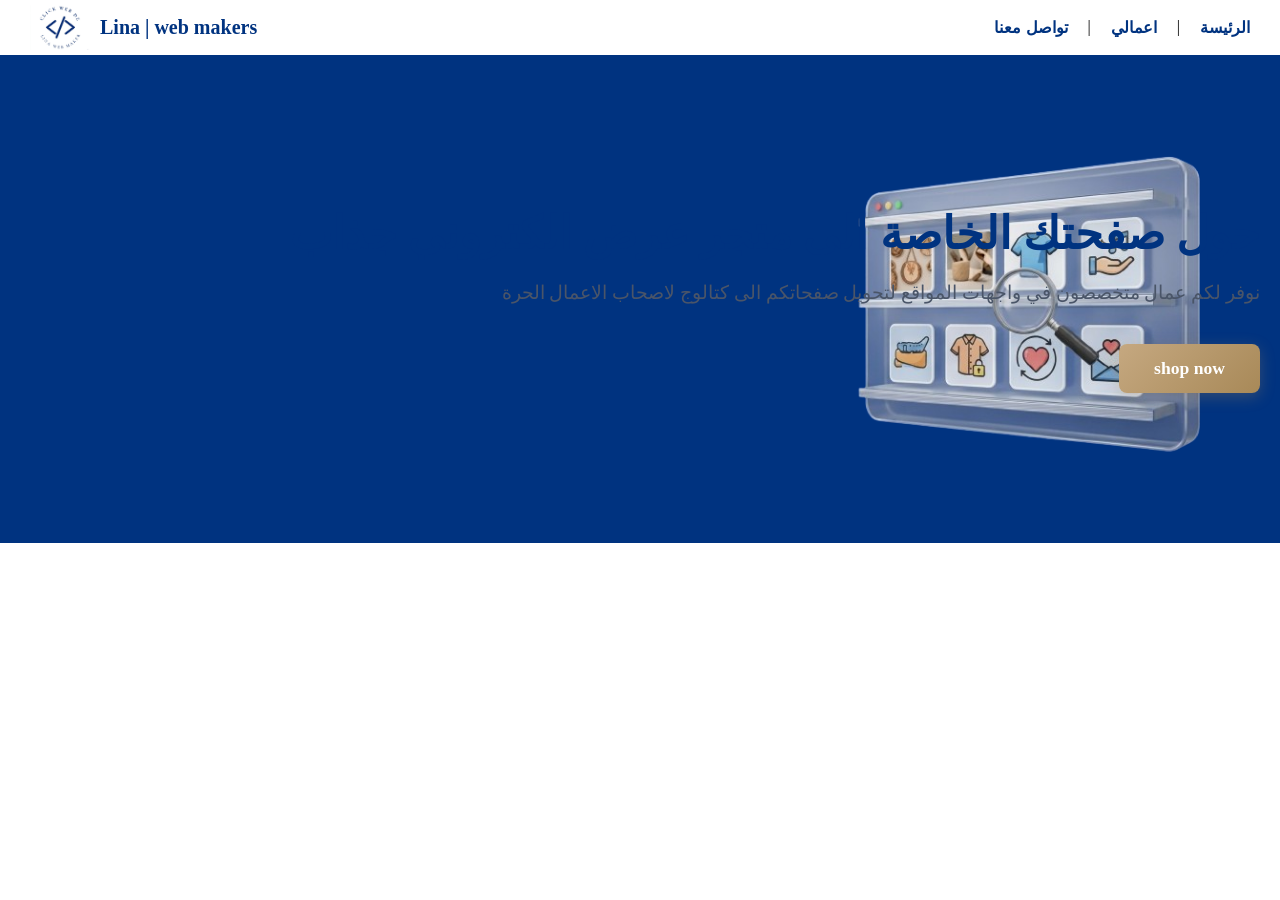
==== index.html @ fbb06013 "first commit" ====
<!DOCTYPE html>
<html lang="ar" dir="rtl">
<head>
    <meta charset="UTF-8">
    <meta name="viewport" content="width=device-width, initial-scale=1.0">
    <title> Lina web maker </title>
    <link rel="stylesheet" href="style.css">
</head>
<body>


<!-- بداية كود الناف بار -->  
  <nav class="navbar">

    <div class="nav-links">
      <a href="#main"> الرئيسة </a> |
      <a href="#work"> اعمالي </a> |
      <a href="#call-us"> تواصل معنا </a>
    </div>

    <div class="logo">
      <p> Lina | web makers </p>
      <img src="images/logo.png" alt="logo " >
    </div>

  </nav>

<!-- نهابة كود الناف بار -->


  <section id="main" class="main-section">
    <div class="main-content">
       <h1> حول صفحتك الخاصة الى متجر عرض الكتروني جذاب </h1>
       <p> نوفر لكم عمال متخصصون في واجهات المواقع لتحويل صفحاتكم الى كتالوج لاصحاب الاعمال الحرة </p>
       <a href="#work" class="shop-now"> shop  now </a>
    </div>
  </section>






</body>
</html>
---- style.css ----
/* علامة النجمة تعني تطبيق الكود على كل عناصر الصفحة */
* {
  margin: 0;
  padding: 0;
  box-sizing: border-box;
}

body {
  width: 100%;
  overflow-x: hidden; /* يمنع ظهور شريط تمرير أفقي مزعج للموقع ككل */
}

/* .1 */
/* بداية كود الناف بار */
.navbar {
    display: flex;
    justify-content: space-between; /* يضع اللوقو في طرف والروابط في الطرف الآخر */
    align-items: center;      
    background-color: #ffffff;    
    padding: 5px 30px;            /* مسافات داخلية للشريط */
}

.logo p {
    color: #003380;
    font-weight: bold;
    font-size: 20px;
}

.logo {
    display: flex;
    align-items: center;
    gap: 10px; /* المسافة بين الشعار والكتابة */
}

.logo img {
    width: 60px; /* حجم الشعار */
    height: auto;
}

.nav-links {
    display: flex;
    gap: 20px;                     /* يوزع مسافة متساوية بمقدار 20 بكسل بين الروابط الثلاثة */
}


.nav-links a {
    color: #003380;
    text-decoration: none;         /* إزالة الخط السفلي الافتراضي للروابط */
    font-size: 16px;
    font-family: sans-serif;
    transition: color 0.3s;
    font-weight: bold;
}


.nav-links a:hover {
    color: #0052cc;               
}

/* نهاية كود الناف بار */


/* .2 */
/* بداية كود الصفحة الرئيسية */

@import url('https://fonts.googleapis.com/css2?family=Tajawal:wght@500;800&display=swap');

.main-section {
    background-color: #003380;
    text-align: center;
    padding: 150px 20px;
    position: relative; 

    background-image: 
        url('images/main_p.png');

    background-position: 
        right;

    background-repeat: 
        no-repeat;

    background-size: 
        500px auto,
        100% 100%;
}  

.main-content { /* وضعناها لكي نضع فيها الكتابة فقط لتسهيل التحكم  */ 
flex: 1.2;                  /* إعطاء مساحة أكبر قليلاً للنص ليتنفس ولا يتداخل */
  text-align: right;
  direction: rtl;            /* يضمن ترتيب الكلمات العربية بشكل صحيح */
}

.main-section h1 { /* التحكم في العنوان الكبير */
font-size: 2.8rem;          /* خط عريض وكبير مثل الصورة تماماً */
  font-weight: 800;           /* سميك جداً للعنوان الرئيسي */
  color: #003380;             /* لون شعارك الأزرق الملكي الداكن */
  margin-bottom: 15px;
  line-height: 1.3;           /* يمنع تداخل السطور */
}

.main-content p {
  font-size: 1.2rem;
  font-weight: 500;
  color: #4a5568;             /* رمادي احترافي هادئ بدلاً من الأسود الحاد */
  margin-bottom: 35px;
  line-height: 1.6;
}


.shop-now { /* التحكم في زر في الصفحة الرئيسية */
display: inline-block;
  background: linear-gradient(135deg, #c5a880, #a88958); /* تدرج ذهبي مطفأ وراقي مثل الصورة */
  color: #ffffff;
  padding: 14px 35px;
  font-size: 1.1rem;
  font-weight: bold;
  text-decoration: none;
  border-radius: 8px;         /* انحناء ناعم وأنيق للحواف */
  box-shadow: 0 4px 15px rgba(168, 137, 88, 0.3); /* ظل ذهبي خفيف يعطي حيوية للزر */
  transition: transform 0.3s ease, box-shadow 0.3s ease;
}

.shop-now:hover {
    background-color: #2D1B10; 
    color: #fae3ea;    
    border: #fae3ea; 
}

/* 📱 التجاوب الكامل مع الموبايل ليحافظ على جماله */
@media (max-width: 968px) {
  .main-section {
    flex-direction: column-reverse; /* الصورة فوق والنص تحتها */
    text-align: center;
    padding: 50px 20px;
    gap: 30px;
  }
  
  .main-content {
    text-align: center;
  }

  .main-content h1 {
    font-size: 2.2rem;
  }
}
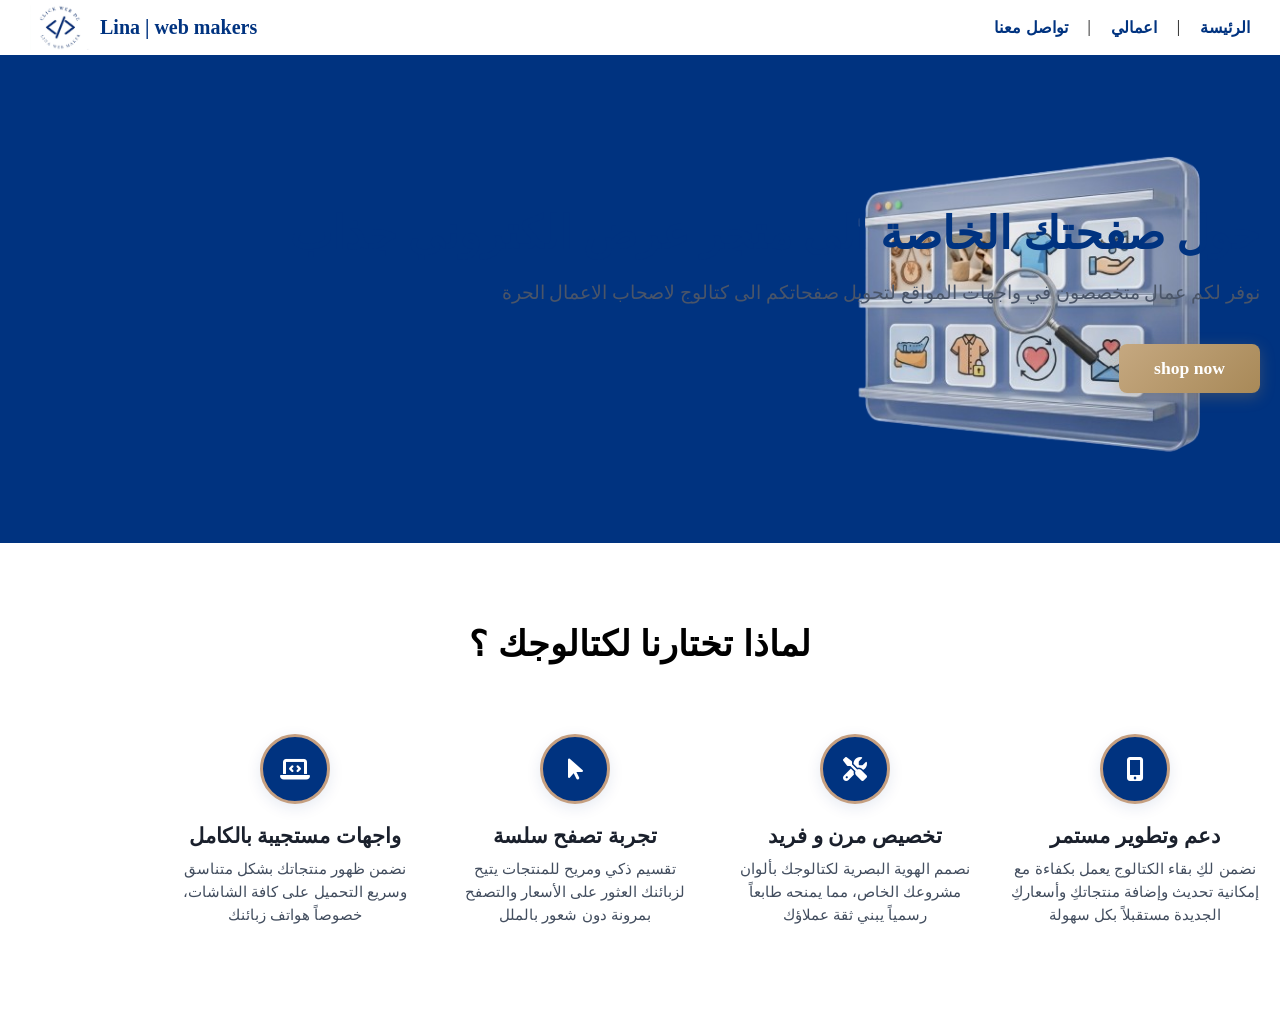
==== commit 874eb28d: "update" ====
--- a/index.html
+++ b/index.html
@@ -3,7 +3,8 @@
 <head>
     <meta charset="UTF-8">
     <meta name="viewport" content="width=device-width, initial-scale=1.0">
-    <title> Lina web maker </title>
+    <link rel="stylesheet" href="https://cdnjs.cloudflare.com/ajax/libs/font-awesome/6.4.0/css/all.min.css">
+    <title> My work web </title>
     <link rel="stylesheet" href="style.css">
 </head>
 <body>
@@ -36,6 +37,54 @@
     </div>
   </section>
 
+<!--لماذا تختار كتالوجنا-->
+
+  <section class="f-section">
+
+    <h2 class="f-title"> لماذا تختارنا لكتالوجك ؟ </h2>
+    <div class="f-content">
+
+
+
+        <div class="f-card">
+           <div class="f-icon">
+              <i class="fas fa-mobile-alt"></i>
+           </div>
+           <h3> دعم وتطوير مستمر</h3>
+           <p> نضمن لكِ بقاء الكتالوج يعمل بكفاءة مع إمكانية تحديث وإضافة منتجاتكِ وأسعاركِ الجديدة مستقبلاً بكل سهولة </p>
+        </div>
+
+        <div class="f-card">
+           <div class="f-icon">
+              <i class="fas fa-tools"></i>
+           </div>
+           <h3> تخصيص مرن و فريد</h3>
+           <p> نصمم الهوية البصرية لكتالوجك بألوان مشروعك الخاص، مما يمنحه طابعاً رسمياً يبني ثقة عملاؤك</p>
+        </div>
+
+        <div class="f-card">
+           <div class="f-icon">
+              <i class="fas fa-mouse-pointer"></i>
+           </div>
+           <h3> تجربة تصفح سلسة</h3>
+           <p> تقسيم ذكي ومريح للمنتجات يتيح لزبائنك العثور على الأسعار والتصفح بمرونة دون شعور بالملل</p>
+        </div>
+
+        <div class="f-card">
+           <div class="f-icon">
+              <i class="fas fa-laptop-code"></i>
+           </div>
+           <h3> واجهات مستجيبة بالكامل</h3>
+           <p> نضمن ظهور منتجاتك بشكل متناسق وسريع التحميل على كافة الشاشات، خصوصاً هواتف زبائنك</p>
+        </div>
+    </div>
+
+  </section>
+
+
+
+
+
 
 
 
--- a/style.css
+++ b/style.css
@@ -145,9 +145,114 @@
   }
 }
 
-
-
-
-
-
-
+/* 3.  */
+/* بداية صفحة لماذا تختار لكتالوجك */
+
+.f-section {
+   padding: 80px 10px;     
+   background-color: #ffffff;
+   text-align: center;
+   font-family: 'Tajawal', sans-serif;
+}
+
+.f-title {
+  font-size: 2.2rem;
+  color: #000000;
+  font-weight: 800;
+  margin-bottom: 50px;
+}
+
+.f-content {
+   display: flex;     
+   flex-direction: row;       
+    gap: 30px;               
+    padding: 20px 10px;
+    overflow-x: auto;         
+    flex-wrap: nowrap;
+    scroll-snap-type: x mandatory;   
+    scrollbar-width: none;   /* سطر لاخفاء شريط التمرير */  
+}
+
+.f-card {
+  flex: 0 0 250px;
+  scroll-snap-align: center;
+  display: flex;
+  flex-direction: column;
+  align-items: center;
+  text-align: center;
+}
+
+.f-icon {
+  width: 70px;
+  height: 70px;
+  background-color: #003380;
+  border: 3px solid #c59f80;
+  border-radius: 50%;
+  display: flex;
+  align-items: center;
+  justify-content: center;
+  margin-bottom: 20px;
+  box-shadow: 0 4px 15px rgba(0, 51, 128, 0.1);
+  transition: transform 0.3s ease;
+}
+
+.f-card:hover .f-icon {
+  transform:scale(1.1);
+}
+
+.f-icon i {
+  color: #ffffff;
+  font-size: 1.5rem;
+}
+
+.f-card h3 {
+  font-size: 1.3rem;
+  font-weight: 700;
+  color: #1a202c;
+  margin-bottom: 10px;
+}
+
+.f-card p {
+  font-size: 0.95rem;
+  color: #424d5e;
+  line-height: 1.5;
+}
+
+@media (max-width: 768px) {
+  .f-section {
+    padding: 50px 20px;
+  }
+  .f-title {
+    font-size: 1.8rem;
+    margin-bottom: 35px;
+  }
+}
+
+
+/*  هنا تعديلات شريط يمين يسار */
+.f-content::-webkit-scrollbar {
+    display: none;
+}
+
+
+/* خلفية المجرى الذي يسير فيه الشريط */
+.f-content::-webkit-scrollbar-track {
+    background: #F2EAE1; 
+    border-radius: 10px;
+}
+
+/* الزر المتحرك نفسه الذي يمسكه المستخدم */
+.f-content::-webkit-scrollbar-thumb {
+    background-color: #D4A396;
+    border-radius: 10px;       
+    border: 2px solid #F2EAE1; 
+}
+
+/* تأثير عند وضع الماوس على شريط التمرير */
+.f-content::-webkit-scrollbar-thumb:hover {
+    background-color: #D4A396; 
+}
+/*  انتهى كود الشريطيمين يسار  */
+
+
+
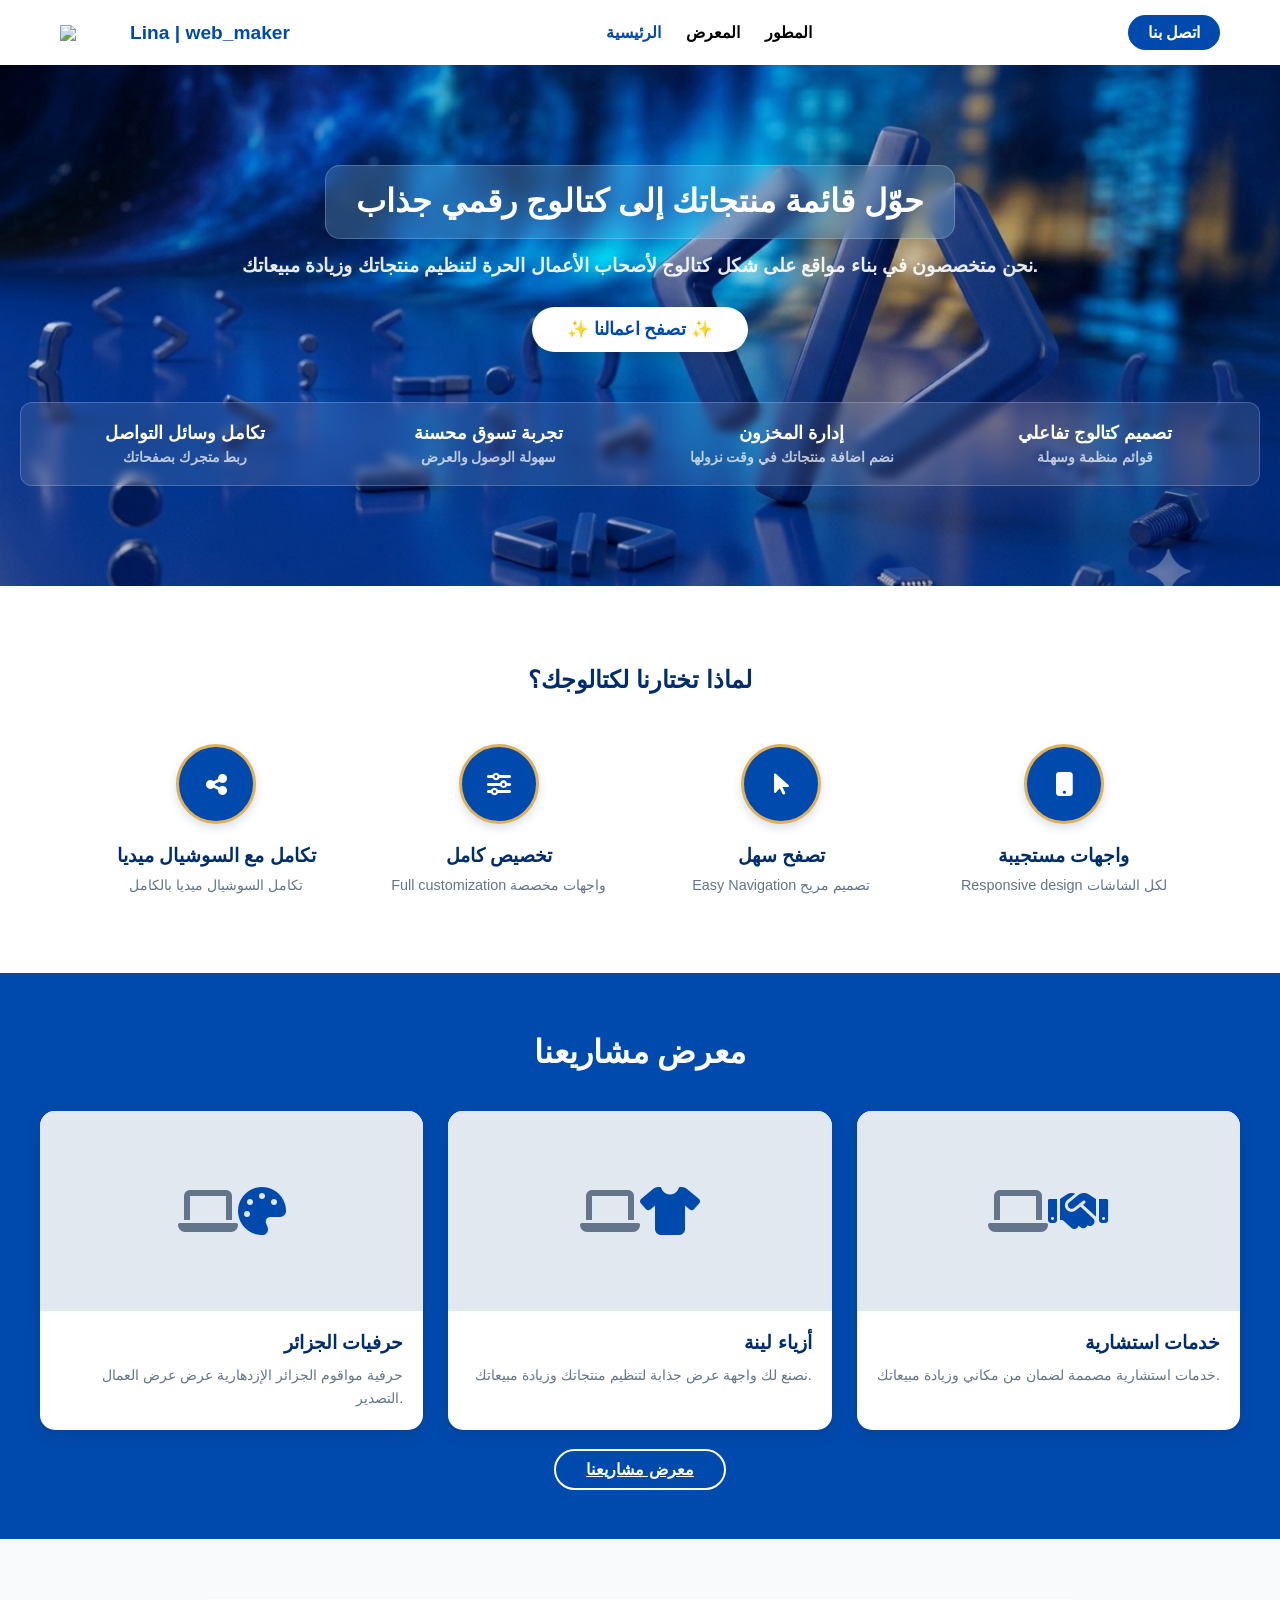
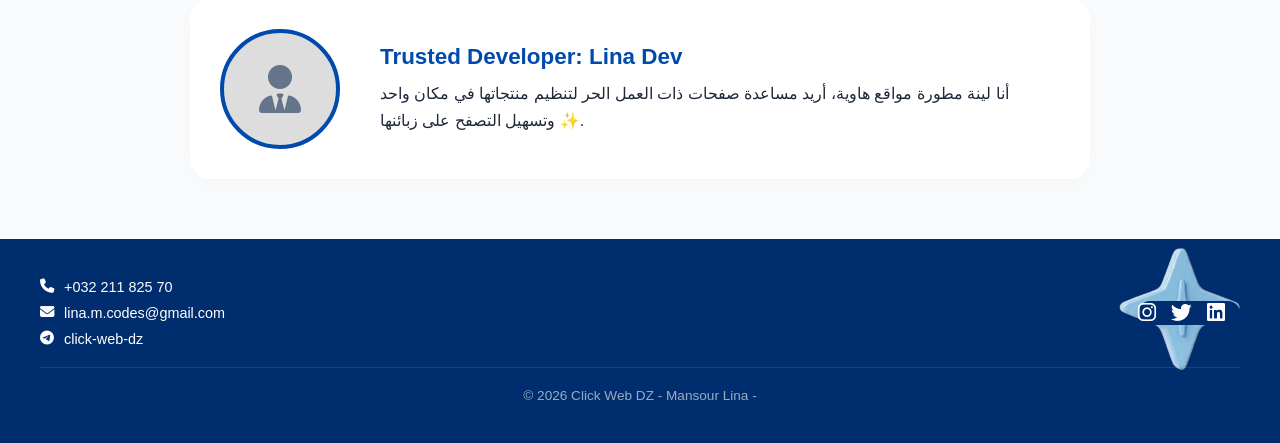
==== commit 69ba2ea9: "update" ====
--- a/index.html
+++ b/index.html
@@ -1,94 +1,145 @@
 <!DOCTYPE html>
-<html lang="ar" dir="rtl">
+<html lang="ar">
 <head>
     <meta charset="UTF-8">
     <meta name="viewport" content="width=device-width, initial-scale=1.0">
     <link rel="stylesheet" href="https://cdnjs.cloudflare.com/ajax/libs/font-awesome/6.4.0/css/all.min.css">
-    <title> My work web </title>
+    <title>Lina | portfolio</title>
     <link rel="stylesheet" href="style.css">
 </head>
 <body>
+    <nav>
+        <div class="nav-container">
+            <div class="logo">
+                <img src="images/Logo.png" >
+                <span> Lina | web_maker</span>
+  
+            </div>
+            <ul class="nav-links">
+                <li><a href="#hero" class="active">الرئيسية</a></li>
+                <li><a href="#see">المعرض</a></li>
+                <li><a href="#dev"> المطور </a></li>
+            </ul>
+            <a href="#con" class="nav-btn">اتصل بنا</a>
+        </div>
+    </nav>
+
+    <section id="hero" class="hero">
+        <div class="hero-container">
+            <h1>حوّل قائمة منتجاتك إلى كتالوج رقمي جذاب</h1>
+            <p>نحن متخصصون في بناء مواقع على شكل كتالوج لأصحاب الأعمال الحرة لتنظيم منتجاتك وزيادة مبيعاتك.</p>
+            <a href="#see" class="hero-btn">✨ تصفح اعمالنا ✨</a>
+            
+            <div class="features-bar">
+                <div class="fb-item">
+                    <h3>تكامل وسائل التواصل</h3>
+                    <p>ربط متجرك بصفحاتك</p>
+                </div>
+                <div class="fb-item">
+                    <h3>تجربة تسوق محسنة</h3>
+                    <p>سهولة الوصول والعرض</p>
+                </div>
+                <div class="fb-item">
+                    <h3>إدارة المخزون</h3>
+                    <p> نضم اضافة منتجاتك في وقت نزولها </p>
+                </div>
+                <div class="fb-item">
+                    <h3>تصميم كتالوج تفاعلي</h3>
+                    <p>قوائم منظمة وسهلة</p>
+                </div>
+            </div>
+        </div>
+    </section>
 
 
-<!-- بداية كود الناف بار -->  
-  <nav class="navbar">
-
-    <div class="nav-links">
-      <a href="#main"> الرئيسة </a> |
-      <a href="#work"> اعمالي </a> |
-      <a href="#call-us"> تواصل معنا </a>
-    </div>
-
-    <div class="logo">
-      <p> Lina | web makers </p>
-      <img src="images/logo.png" alt="logo " >
-    </div>
-
-  </nav>
-
-<!-- نهابة كود الناف بار -->
-
-
-  <section id="main" class="main-section">
-    <div class="main-content">
-       <h1> حول صفحتك الخاصة الى متجر عرض الكتروني جذاب </h1>
-       <p> نوفر لكم عمال متخصصون في واجهات المواقع لتحويل صفحاتكم الى كتالوج لاصحاب الاعمال الحرة </p>
-       <a href="#work" class="shop-now"> shop  now </a>
-    </div>
-  </section>
-
-<!--لماذا تختار كتالوجنا-->
-
-  <section class="f-section">
-
-    <h2 class="f-title"> لماذا تختارنا لكتالوجك ؟ </h2>
-    <div class="f-content">
+    <section class="why-us">
+        <h2>لماذا تختارنا لكتالوجك؟</h2>
+        <div class="why-grid">
+            <div class="why-item">
+                <div class="icon-box"><i class="fa-solid fa-share-nodes"></i></div>
+                <h3>تكامل مع السوشيال ميديا</h3>
+                <p>تكامل السوشيال ميديا بالكامل</p>
+            </div>
+            <div class="why-item">
+                <div class="icon-box"><i class="fa-solid fa-sliders"></i></div>
+                <h3>تخصيص كامل</h3>
+                <p>Full customization واجهات مخصصة</p>
+            </div>
+            <div class="why-item">
+                <div class="icon-box"><i class="fa-solid fa-arrow-pointer"></i></div>
+                <h3>تصفح سهل</h3>
+                <p>Easy Navigation تصميم مريح</p>
+            </div>
+            <div class="why-item">
+                <div class="icon-box"><i class="fa-solid fa-mobile-button"></i></div>
+                <h3>واجهات مستجيبة</h3>
+                <p>Responsive design لكل الشاشات</p>
+            </div>
+        </div>
+    </section>
 
 
 
-        <div class="f-card">
-           <div class="f-icon">
-              <i class="fas fa-mobile-alt"></i>
-           </div>
-           <h3> دعم وتطوير مستمر</h3>
-           <p> نضمن لكِ بقاء الكتالوج يعمل بكفاءة مع إمكانية تحديث وإضافة منتجاتكِ وأسعاركِ الجديدة مستقبلاً بكل سهولة </p>
+    <section id="see"  class="projects">
+        <h2  class="section-title">معرض مشاريعنا</h2>
+        <div class="projects-grid">
+            <div class="project-card">
+                <div class="project-img"><i class="fa-solid fa-palette" style="font-size: 3rem; color: #004aad;"></i></div>
+                <div class="project-info">
+                    <h3>حرفيات الجزائر</h3>
+                    <p>حرفية مواقوم الجزائر الإزدهارية عرض عرض العمال التصدير.</p>
+                </div>
+            </div>
+            <div class="project-card">
+                <div class="project-img"><i class="fa-solid fa-shirt" style="font-size: 3rem; color: #004aad;"></i></div>
+                <div class="project-info">
+                    <h3>أزياء لينة</h3>
+                    <p>نصنع لك واجهة عرض جذابة لتنظيم منتجاتك وزيادة مبيعاتك.</p>
+                </div>
+            </div>
+            <div class="project-card">
+                <div class="project-img"><i class="fa-solid fa-handshake" style="font-size: 3rem; color: #004aad;"></i></div>
+                <div class="project-info">
+                    <h3>خدمات استشارية</h3>
+                    <p>خدمات استشارية مصممة لضمان من مكاني وزيادة مبيعاتك.</p>
+                </div>
+            </div>
         </div>
+         <a href="Page2.html"  target="_self" class="more-btn">معرض مشاريعنا</a>
+    </section>
 
-        <div class="f-card">
-           <div class="f-icon">
-              <i class="fas fa-tools"></i>
-           </div>
-           <h3> تخصيص مرن و فريد</h3>
-           <p> نصمم الهوية البصرية لكتالوجك بألوان مشروعك الخاص، مما يمنحه طابعاً رسمياً يبني ثقة عملاؤك</p>
+    
+
+    <section id="dev" class="about-section">
+        <div class="about-container">
+            <div class="profile-img">
+                <i class="fa-solid fa-user-tie"></i>
+            </div>
+            <div class="about-text">
+                <h3>Trusted Developer: Lina Dev</h3>
+                <p>أنا لينة مطورة مواقع هاوية، أريد مساعدة صفحات ذات العمل الحر لتنظيم منتجاتها في مكان واحد وتسهيل التصفح على زبائنها ✨.</p>
+            </div>
         </div>
+    </section>
 
-        <div class="f-card">
-           <div class="f-icon">
-              <i class="fas fa-mouse-pointer"></i>
-           </div>
-           <h3> تجربة تصفح سلسة</h3>
-           <p> تقسيم ذكي ومريح للمنتجات يتيح لزبائنك العثور على الأسعار والتصفح بمرونة دون شعور بالملل</p>
+    <footer>
+        <div id="con" class="footer-container">
+            <div class="footer-contacts">
+                <a href="tel:+21321182570"><i class="fa-solid fa-phone"></i> +032 211 825 70</a>
+                <a href="mailto:lina.m.codes@gmail.com"><i class="fa-solid fa-envelope"></i> lina.m.codes@gmail.com</a>
+                <a href="https://t.me/Linalight100" target="_blank"><i class="fa-brands fa-telegram"></i> click-web-dz</a>
+            </div>
+            <div style="background-color: #002d6e; border-radius: 15px; " class="footer-socials" >
+                <a href="#"><i class="fa-brands fa-instagram"></i></a>
+                <a href="#"><i class="fa-brands fa-twitter"></i></a>
+                <a href="#"><i class="fa-brands fa-linkedin"></i></a>
+                <a ><i   style="color: #002d6e; width: 5px;" > </i>  </a> 
+
+            </div>
         </div>
-
-        <div class="f-card">
-           <div class="f-icon">
-              <i class="fas fa-laptop-code"></i>
-           </div>
-           <h3> واجهات مستجيبة بالكامل</h3>
-           <p> نضمن ظهور منتجاتك بشكل متناسق وسريع التحميل على كافة الشاشات، خصوصاً هواتف زبائنك</p>
+        <div class="copyright">
+            &copy; 2026 Click Web DZ - Mansour Lina -
         </div>
-    </div>
-
-  </section>
-
-
-
-
-
-
-
-
-
-
+    </footer>
 </body>
 </html>
--- a/style.css
+++ b/style.css
@@ -1,258 +1,447 @@
-/* علامة النجمة تعني تطبيق الكود على كل عناصر الصفحة */
-* {
-  margin: 0;
-  padding: 0;
-  box-sizing: border-box;
-}
-
-body {
-  width: 100%;
-  overflow-x: hidden; /* يمنع ظهور شريط تمرير أفقي مزعج للموقع ككل */
-}
-
-/* .1 */
-/* بداية كود الناف بار */
-.navbar {
-    display: flex;
-    justify-content: space-between; /* يضع اللوقو في طرف والروابط في الطرف الآخر */
-    align-items: center;      
-    background-color: #ffffff;    
-    padding: 5px 30px;            /* مسافات داخلية للشريط */
-}
-
-.logo p {
-    color: #003380;
-    font-weight: bold;
-    font-size: 20px;
-}
-
-.logo {
-    display: flex;
-    align-items: center;
-    gap: 10px; /* المسافة بين الشعار والكتابة */
-}
-
-.logo img {
+:root {
+            --primary-blue: #004aad;
+            --dark-blue: #002d6e;
+            --light-bg: #f8fafc;
+            --white: #ffffff;
+            --text-dark: #1e293b;
+            --text-light: #64748b;
+            --gold: #dfb15b;
+        }
+
+        * {
+            box-sizing: border-box;
+            margin: 0;
+            padding: 0;
+            font-family: 'Cairo', sans-serif;
+        }
+
+        body {
+            background-color: var(--white);
+            color: var(--text-dark);
+            overflow-x: hidden;
+        }
+
+        /* القائمة العلوية (Navbar) */
+        header {
+            background-color: var(--white);
+            box-shadow: 0 2px 10px rgba(0,0,0,0.05);
+            position: sticky;
+            top: 0;
+            z-index: 1000;
+        }
+
+        .nav-container {
+            max-width: 1200px;
+            margin: 0 auto;
+            display: flex;
+            justify-content: space-between;
+            align-items: center;
+            padding: 15px 20px;
+        }
+
+        .logo {
+            display: flex;
+            align-items: center;
+            gap: 10px;
+            font-weight: 900;
+            color: var(--primary-blue);
+            font-size: 1.2rem;
+        }
+
+      .logo img {
     width: 60px; /* حجم الشعار */
     height: auto;
-}
-
-.nav-links {
-    display: flex;
-    gap: 20px;                     /* يوزع مسافة متساوية بمقدار 20 بكسل بين الروابط الثلاثة */
-}
-
-
-.nav-links a {
-    color: #003380;
-    text-decoration: none;         /* إزالة الخط السفلي الافتراضي للروابط */
-    font-size: 16px;
-    font-family: sans-serif;
-    transition: color 0.3s;
-    font-weight: bold;
-}
-
-
-.nav-links a:hover {
-    color: #0052cc;               
-}
-
-/* نهاية كود الناف بار */
-
-
-/* .2 */
-/* بداية كود الصفحة الرئيسية */
-
-@import url('https://fonts.googleapis.com/css2?family=Tajawal:wght@500;800&display=swap');
-
-.main-section {
-    background-color: #003380;
-    text-align: center;
-    padding: 150px 20px;
-    position: relative; 
-
-    background-image: 
-        url('images/main_p.png');
-
-    background-position: 
-        right;
-
-    background-repeat: 
-        no-repeat;
-
-    background-size: 
-        500px auto,
-        100% 100%;
-}  
-
-.main-content { /* وضعناها لكي نضع فيها الكتابة فقط لتسهيل التحكم  */ 
-flex: 1.2;                  /* إعطاء مساحة أكبر قليلاً للنص ليتنفس ولا يتداخل */
-  text-align: right;
-  direction: rtl;            /* يضمن ترتيب الكلمات العربية بشكل صحيح */
-}
-
-.main-section h1 { /* التحكم في العنوان الكبير */
-font-size: 2.8rem;          /* خط عريض وكبير مثل الصورة تماماً */
-  font-weight: 800;           /* سميك جداً للعنوان الرئيسي */
-  color: #003380;             /* لون شعارك الأزرق الملكي الداكن */
-  margin-bottom: 15px;
-  line-height: 1.3;           /* يمنع تداخل السطور */
-}
-
-.main-content p {
-  font-size: 1.2rem;
-  font-weight: 500;
-  color: #4a5568;             /* رمادي احترافي هادئ بدلاً من الأسود الحاد */
-  margin-bottom: 35px;
-  line-height: 1.6;
-}
-
-
-.shop-now { /* التحكم في زر في الصفحة الرئيسية */
-display: inline-block;
-  background: linear-gradient(135deg, #c5a880, #a88958); /* تدرج ذهبي مطفأ وراقي مثل الصورة */
-  color: #ffffff;
-  padding: 14px 35px;
-  font-size: 1.1rem;
-  font-weight: bold;
-  text-decoration: none;
-  border-radius: 8px;         /* انحناء ناعم وأنيق للحواف */
-  box-shadow: 0 4px 15px rgba(168, 137, 88, 0.3); /* ظل ذهبي خفيف يعطي حيوية للزر */
-  transition: transform 0.3s ease, box-shadow 0.3s ease;
-}
-
-.shop-now:hover {
-    background-color: #2D1B10; 
-    color: #fae3ea;    
-    border: #fae3ea; 
-}
-
-/* 📱 التجاوب الكامل مع الموبايل ليحافظ على جماله */
-@media (max-width: 968px) {
-  .main-section {
-    flex-direction: column-reverse; /* الصورة فوق والنص تحتها */
-    text-align: center;
-    padding: 50px 20px;
-    gap: 30px;
-  }
-  
-  .main-content {
-    text-align: center;
-  }
-
-  .main-content h1 {
-    font-size: 2.2rem;
-  }
-}
-
-/* 3.  */
-/* بداية صفحة لماذا تختار لكتالوجك */
-
-.f-section {
-   padding: 80px 10px;     
-   background-color: #ffffff;
-   text-align: center;
-   font-family: 'Tajawal', sans-serif;
-}
-
-.f-title {
-  font-size: 2.2rem;
-  color: #000000;
-  font-weight: 800;
-  margin-bottom: 50px;
-}
-
-.f-content {
-   display: flex;     
-   flex-direction: row;       
-    gap: 30px;               
-    padding: 20px 10px;
-    overflow-x: auto;         
-    flex-wrap: nowrap;
-    scroll-snap-type: x mandatory;   
-    scrollbar-width: none;   /* سطر لاخفاء شريط التمرير */  
-}
-
-.f-card {
-  flex: 0 0 250px;
-  scroll-snap-align: center;
-  display: flex;
-  flex-direction: column;
-  align-items: center;
-  text-align: center;
-}
-
-.f-icon {
-  width: 70px;
-  height: 70px;
-  background-color: #003380;
-  border: 3px solid #c59f80;
-  border-radius: 50%;
-  display: flex;
-  align-items: center;
-  justify-content: center;
-  margin-bottom: 20px;
-  box-shadow: 0 4px 15px rgba(0, 51, 128, 0.1);
-  transition: transform 0.3s ease;
-}
-
-.f-card:hover .f-icon {
-  transform:scale(1.1);
-}
-
-.f-icon i {
-  color: #ffffff;
-  font-size: 1.5rem;
-}
-
-.f-card h3 {
-  font-size: 1.3rem;
-  font-weight: 700;
-  color: #1a202c;
-  margin-bottom: 10px;
-}
-
-.f-card p {
-  font-size: 0.95rem;
-  color: #424d5e;
-  line-height: 1.5;
-}
-
-@media (max-width: 768px) {
-  .f-section {
-    padding: 50px 20px;
-  }
-  .f-title {
-    font-size: 1.8rem;
-    margin-bottom: 35px;
-  }
-}
-
-
-/*  هنا تعديلات شريط يمين يسار */
-.f-content::-webkit-scrollbar {
-    display: none;
-}
-
-
-/* خلفية المجرى الذي يسير فيه الشريط */
-.f-content::-webkit-scrollbar-track {
-    background: #F2EAE1; 
-    border-radius: 10px;
-}
-
-/* الزر المتحرك نفسه الذي يمسكه المستخدم */
-.f-content::-webkit-scrollbar-thumb {
-    background-color: #D4A396;
-    border-radius: 10px;       
-    border: 2px solid #F2EAE1; 
-}
-
-/* تأثير عند وضع الماوس على شريط التمرير */
-.f-content::-webkit-scrollbar-thumb:hover {
-    background-color: #D4A396; 
-}
-/*  انتهى كود الشريطيمين يسار  */
-
-
-
+      }
+
+        .nav-links {
+            color: black;
+            display: flex;
+            list-style: none;
+            gap: 25px;
+        }
+
+        .nav-links a {
+            text-decoration: none;
+            color: black;
+            font-weight: 700;
+            transition: color 0.3s;
+        }
+
+        .nav-links a:hover, .nav-links a.active {
+            color: #004aad;
+        }
+
+        .nav-btn {
+            background-color: var(--primary-blue);
+            color: var(--white);
+            padding: 8px 20px;
+            border-radius: 20px;
+            text-decoration: none;
+            font-weight: 700;
+            transition: background 0.3s;
+        }
+
+        .nav-btn:hover {
+            background-color: var(--dark-blue);
+        }
+
+        /* قسم الهيرو الرئيسي (Hero Section) */
+        .hero {
+            background: linear-gradient(135deg, var(--primary-blue) 0%, var(--dark-blue) 100%);
+            color: var(--white);
+            padding: 80px 20px;
+            text-align: center;
+            position: relative;
+            background-image: url(images/back.png);
+            background-size: cover;
+            background-position: center;
+            padding: 100px 20px;
+        }
+
+        .hero-container {
+            margin: 0 auto;
+        }
+
+        .hero h1 {
+            display: inline-block;
+            background-color: rgba(135, 206, 250, 0.25); 
+            backdrop-filter: blur(8px);
+            -webkit-backdrop-filter: blur(8px);
+            border-radius: 15px;
+            padding: 15px 30px;
+            border: 1px solid rgba(255, 255, 255, 0.2);
+            font-size: 2rem;
+            line-height: 1.3;
+            margin-bottom: 15px;
+        }
+        .hero p {
+            color: white;
+            font-weight: bold;
+            font-size: 1.2rem;
+            margin-bottom: 30px;
+            opacity: 0.9;
+        }
+
+        .hero-btn {
+            background-color: var(--white);
+            color: var(--primary-blue);
+            padding: 12px 35px;
+            border-radius: 30px;
+            text-decoration: none;
+            font-weight: 700;
+            font-size: 1.1rem;
+            box-shadow: 0 4px 15px rgba(0,0,0,0.15);
+            transition: transform 0.3s;
+            display: inline-block;
+        }
+
+        .hero-btn:hover {
+            transform: translateY(-3px);
+        }
+
+        /* شريط الميزات السريع */
+        .features-bar {
+            background-color: rgba(255, 255, 255, 0.1);
+            backdrop-filter: blur(5px);
+            margin-top: 50px;
+            border-radius: 12px;
+            display: grid;
+            grid-template-columns: repeat(4, 1fr);
+            padding: 20px;
+            gap: 15px;
+            border: 1px solid rgba(255,255,255,0.2);
+        }
+
+        .icon-box i{
+            font-size: 1.5rem;
+        }
+
+        .fb-item h3 {
+            font-size: 1.1rem;
+            margin-bottom: 5px;
+        }
+
+        .fb-item p {
+            font-size: 0.85rem;
+            opacity: 0.7;
+            margin-bottom: 0;
+        }
+
+        /* قسم معرض المشاريع */
+        .projects {
+            background-color: var(--primary-blue);
+            color: var(--white);
+            padding: 60px 20px;
+            text-align: center;
+        }
+
+        .section-title {
+            font-size: 2rem;
+            font-weight: 700;
+            margin-bottom: 40px;
+        }
+
+        .projects-grid {
+            max-width: 1200px;
+            margin: 0 auto 30px auto;
+            display: grid;
+            grid-template-columns: repeat(auto-fit, minmax(300px, 1fr));
+            gap: 25px;
+        }
+
+        .project-card {
+            background-color: var(--white);
+            color: var(--text-dark);
+            border-radius: 15px;
+            overflow: hidden;
+            box-shadow: 0 5px 15px rgba(0,0,0,0.1);
+            transition: transform 0.3s;
+        }
+
+        .project-card:hover {
+            transform: translateY(-5px);
+        }
+
+        .project-img {
+            width: 100%;
+            height: 200px;
+            background-color: #e2e8f0;
+            display: flex;
+            align-items: center;
+            justify-content: center;
+            color: var(--text-light);
+            font-size: 3rem;
+            position: relative;
+        }
+
+        /* محاكاة شكل الموقع داخل الكارد */
+        .project-img::before {
+            content: "\f109";
+            font-family: "Font Awesome 5 Free";
+            font-weight: 900;
+        }
+
+        .project-info {
+            padding: 20px;
+            text-align: right;
+        }
+
+        .project-info h3 {
+            font-size: 1.2rem;
+            margin-bottom: 10px;
+            color: var(--dark-blue);
+        }
+
+        .project-info p {
+            font-size: 0.9rem;
+            color: var(--text-light);
+            line-height: 1.6;
+        }
+
+        .more-btn {
+            background-color: transparent;
+            color: var(--white);
+            border: 2px solid var(--white);
+            padding: 10px 30px;
+            border-radius: 25px;
+            cursor: pointer;
+            font-weight: 700;
+            transition: all 0.3s;
+        }
+
+        .more-btn:hover {
+            background-color: var(--white);
+            color: var(--primary-blue);
+        }
+
+        /* قسم "لماذا تختارنا" */
+        .why-us {
+            padding: 80px 20px;
+            text-align: center;
+            background-color: var(--white);
+        }
+
+        .why-us h2 {
+            color: var(--dark-blue);
+            margin-bottom: 50px;
+        }
+
+        .why-grid {
+            max-width: 1100px;
+            margin: 0 auto;
+            display: grid;
+            grid-template-columns: repeat(auto-fit, minmax(220px, 1fr));
+            gap: 30px;
+        }
+
+        .why-item {
+            display: flex;
+            flex-direction: column;
+            align-items: center;
+        }
+
+        .icon-box {
+            width: 80px;
+            height: 80px;
+            border-radius: 50%;
+            border: 3px solid var(--gold);
+            background-color: var(--primary-blue);
+            color: var(--white);
+            display: flex;
+            align-items: center;
+            justify-content: center;
+            font-size: 1.8rem;
+            margin-bottom: 20px;
+            box-shadow: 0 4px 10px rgba(0,45,110,0.15);
+        }
+
+        .why-item h3 {
+            font-size: 1.2rem;
+            margin-bottom: 10px;
+            color: var(--dark-blue);
+        }
+
+        .why-item p {
+            font-size: 0.9rem;
+            color: var(--text-light);
+        }
+
+        /* قسم عن المطورة (About Lina) */
+        .about-section {
+            background-color: var(--light-bg);
+            padding: 60px 20px;
+        }
+
+        .about-container {
+            max-width: 900px;
+            margin: 0 auto;
+            display: flex;
+            align-items: center;
+            gap: 40px;
+            background: var(--white);
+            padding: 30px;
+            border-radius: 20px;
+            box-shadow: 0 5px 20px rgba(0,0,0,0.02);
+        }
+
+        .profile-img {
+            width: 120px;
+            height: 120px;
+            border-radius: 50%;
+            background-color: #ddd;
+            display: flex;
+            align-items: center;
+            justify-content: center;
+            font-size: 3rem;
+            color: var(--text-light);
+            border: 4px solid var(--primary-blue);
+            flex-shrink: 0;
+        }
+
+        .about-text h3 {
+            color: var(--primary-blue);
+            font-size: 1.4rem;
+            margin-bottom: 10px;
+        }
+
+        .about-text p {
+            color: var(--text-dark);
+            line-height: 1.7;
+        }
+
+        /* الفوتر (Footer) */
+        footer {
+            background-image: url(images/p1.png);
+            background-repeat: no-repeat;
+            background-position: top right;
+            background-size: 200px;
+            background-color: var(--dark-blue);
+            color: var(--white);
+            padding: 40px ;
+        }
+
+
+        .footer-container {
+            max-width: 1200px;
+            margin: 0 auto;
+            display: flex;
+            flex-wrap: wrap;
+            justify-content: space-between;
+            align-items: center;
+            gap: 20px;
+            border-bottom: 1px solid rgba(255,255,255,0.1);
+            padding-bottom: 20px;
+            margin-bottom: 20px;
+        }
+
+        .footer-contacts {
+            display: flex;
+            flex-direction: column;
+            gap: 10px;
+        }
+
+        .footer-contacts a {
+            color: var(--white);
+            text-decoration: none;
+            font-size: 0.9rem;
+            display: flex;
+            align-items: center;
+            gap: 10px;
+        }
+
+        .footer-socials {
+            display: flex;
+            gap: 15px;
+            font-size: 1.3rem;
+        }
+
+        .footer-socials a {
+            color: var(--white);
+            transition: color 0.3s;
+        }
+
+        .footer-socials a:hover {
+            color: var(--gold);
+        }
+
+        .copyright {
+            text-align: center;
+            font-size: 0.85rem;
+            opacity: 0.6;
+        }
+
+        /* التجاوب مع الهواتف والأجهزة اللوحية (Responsive Design) */
+        @media (max-width: 768px) {
+            .nav-links, .nav-btn {
+                display: none; /* يمكن تطوير قائمة همبرغر هنا برمجياً لاحقاً */
+            }
+            
+            .hero h1 {
+                font-size: 1.8rem;
+            }
+
+            .features-bar {
+                grid-template-columns: repeat(2, 1fr);
+                gap: 20px;
+            }
+
+            .about-container {
+                flex-direction: column;
+                text-align: center;
+            }
+
+            .footer-container {
+                flex-direction: column;
+                text-align: center;
+            }
+            
+            .footer-contacts {
+                align-items: center;
+            }
+        }
+
+        @media (max-width: 480px) {
+            .features-bar {
+                grid-template-columns: 1fr;
+            }
+        }
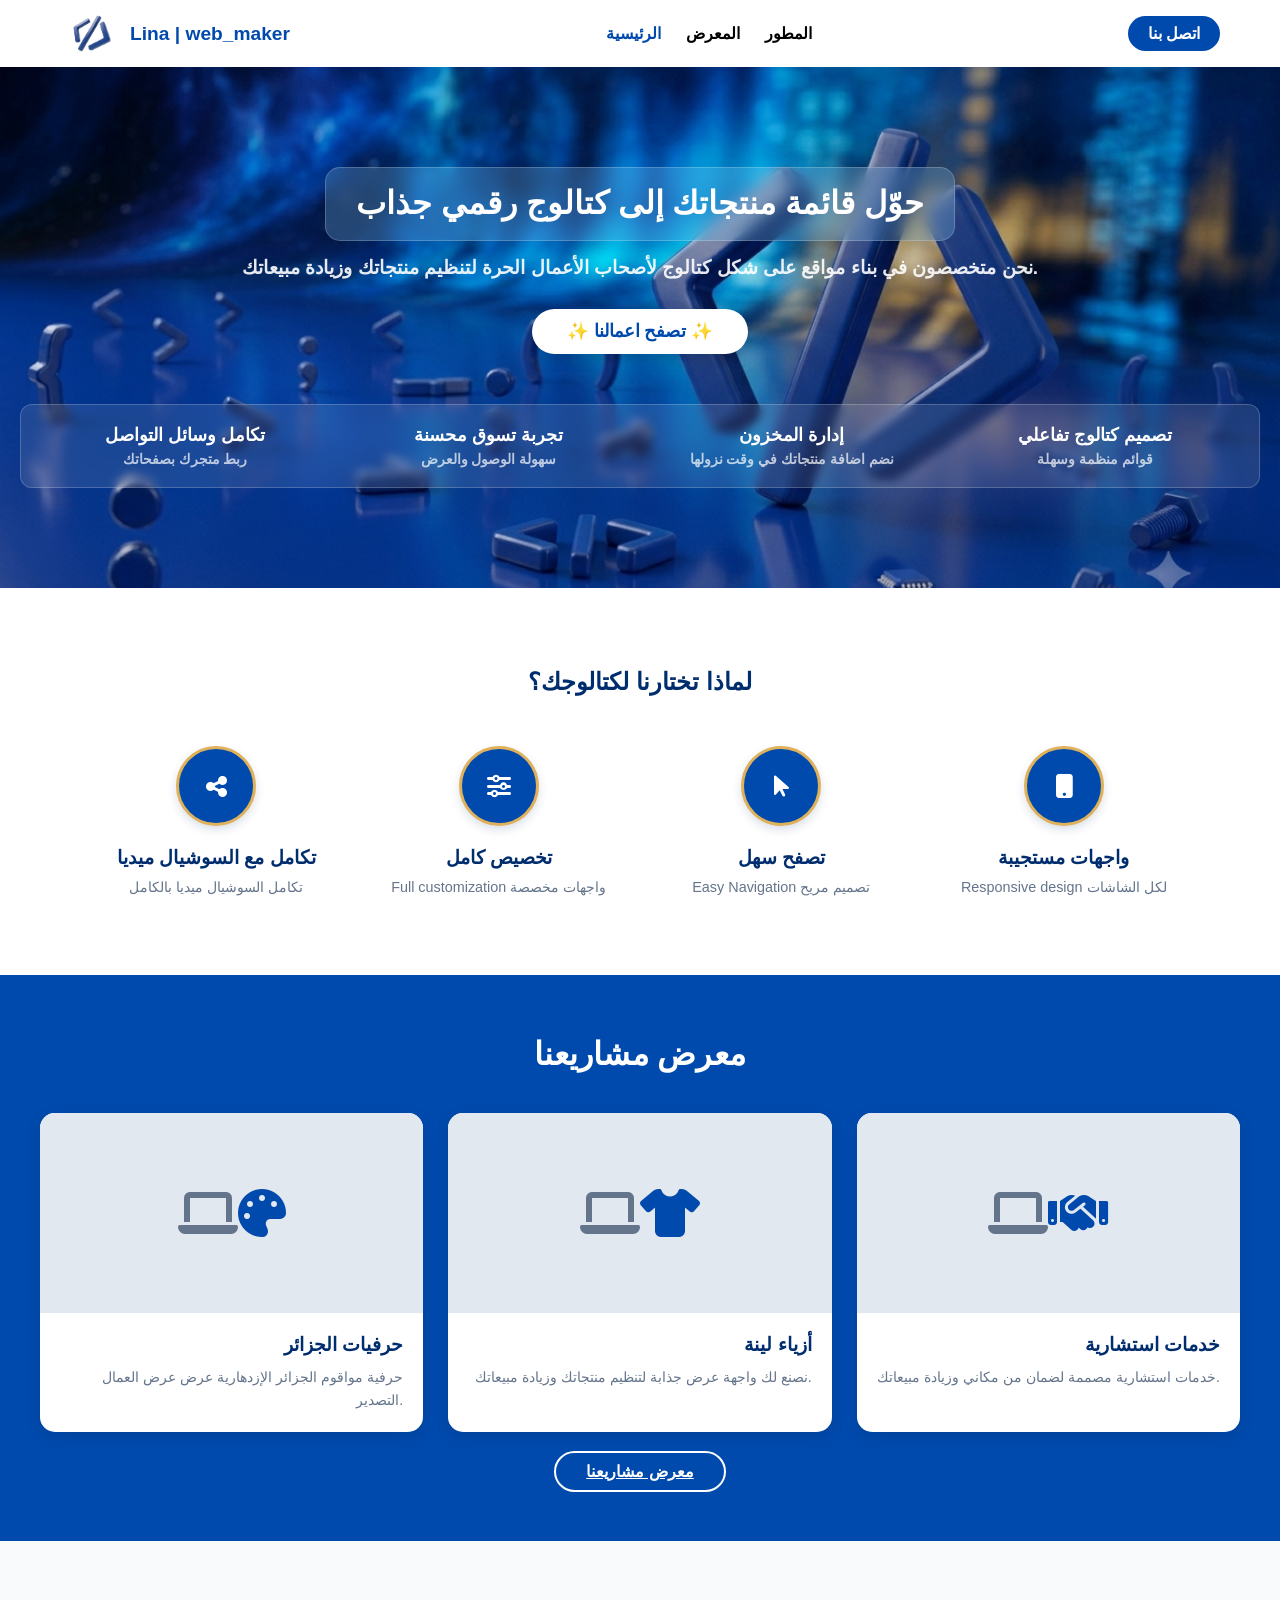
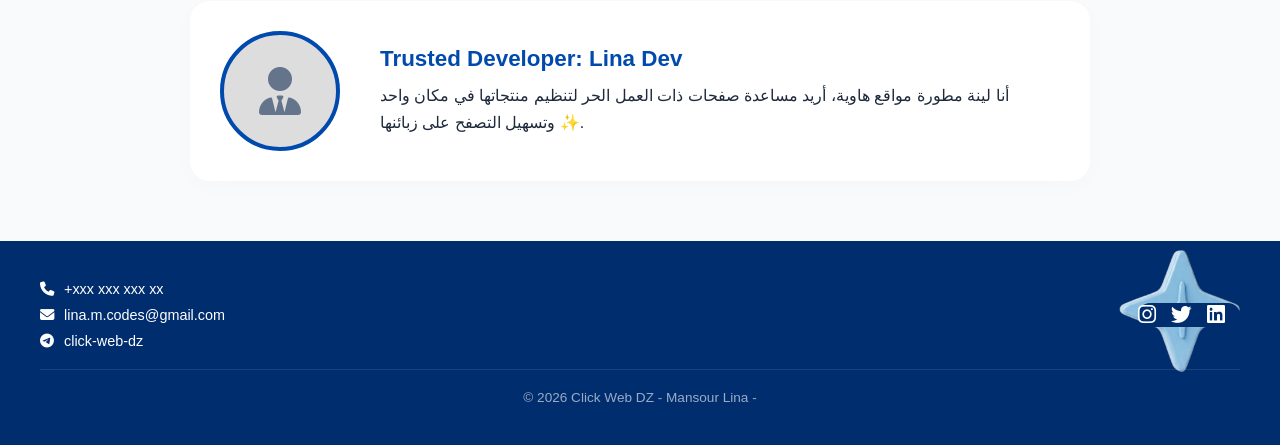
==== commit 1593c83c: "up" ====
--- a/index.html
+++ b/index.html
@@ -11,7 +11,7 @@
     <nav>
         <div class="nav-container">
             <div class="logo">
-                <img src="images/Logo.png" >
+                <img src="images/logo.png" >
                 <span> Lina | web_maker</span>
   
             </div>
@@ -125,12 +125,12 @@
     <footer>
         <div id="con" class="footer-container">
             <div class="footer-contacts">
-                <a href="tel:+21321182570"><i class="fa-solid fa-phone"></i> +032 211 825 70</a>
+                <a href="tel:+21321182570"><i class="fa-solid fa-phone"></i> +xxx xxx xxx xx </a>
                 <a href="mailto:lina.m.codes@gmail.com"><i class="fa-solid fa-envelope"></i> lina.m.codes@gmail.com</a>
                 <a href="https://t.me/Linalight100" target="_blank"><i class="fa-brands fa-telegram"></i> click-web-dz</a>
             </div>
             <div style="background-color: #002d6e; border-radius: 15px; " class="footer-socials" >
-                <a href="#"><i class="fa-brands fa-instagram"></i></a>
+                <a href="https://www.instagram.com/Your_Username"م><i class="fa-brands fa-instagram"></i></a>
                 <a href="#"><i class="fa-brands fa-twitter"></i></a>
                 <a href="#"><i class="fa-brands fa-linkedin"></i></a>
                 <a ><i   style="color: #002d6e; width: 5px;" > </i>  </a> 
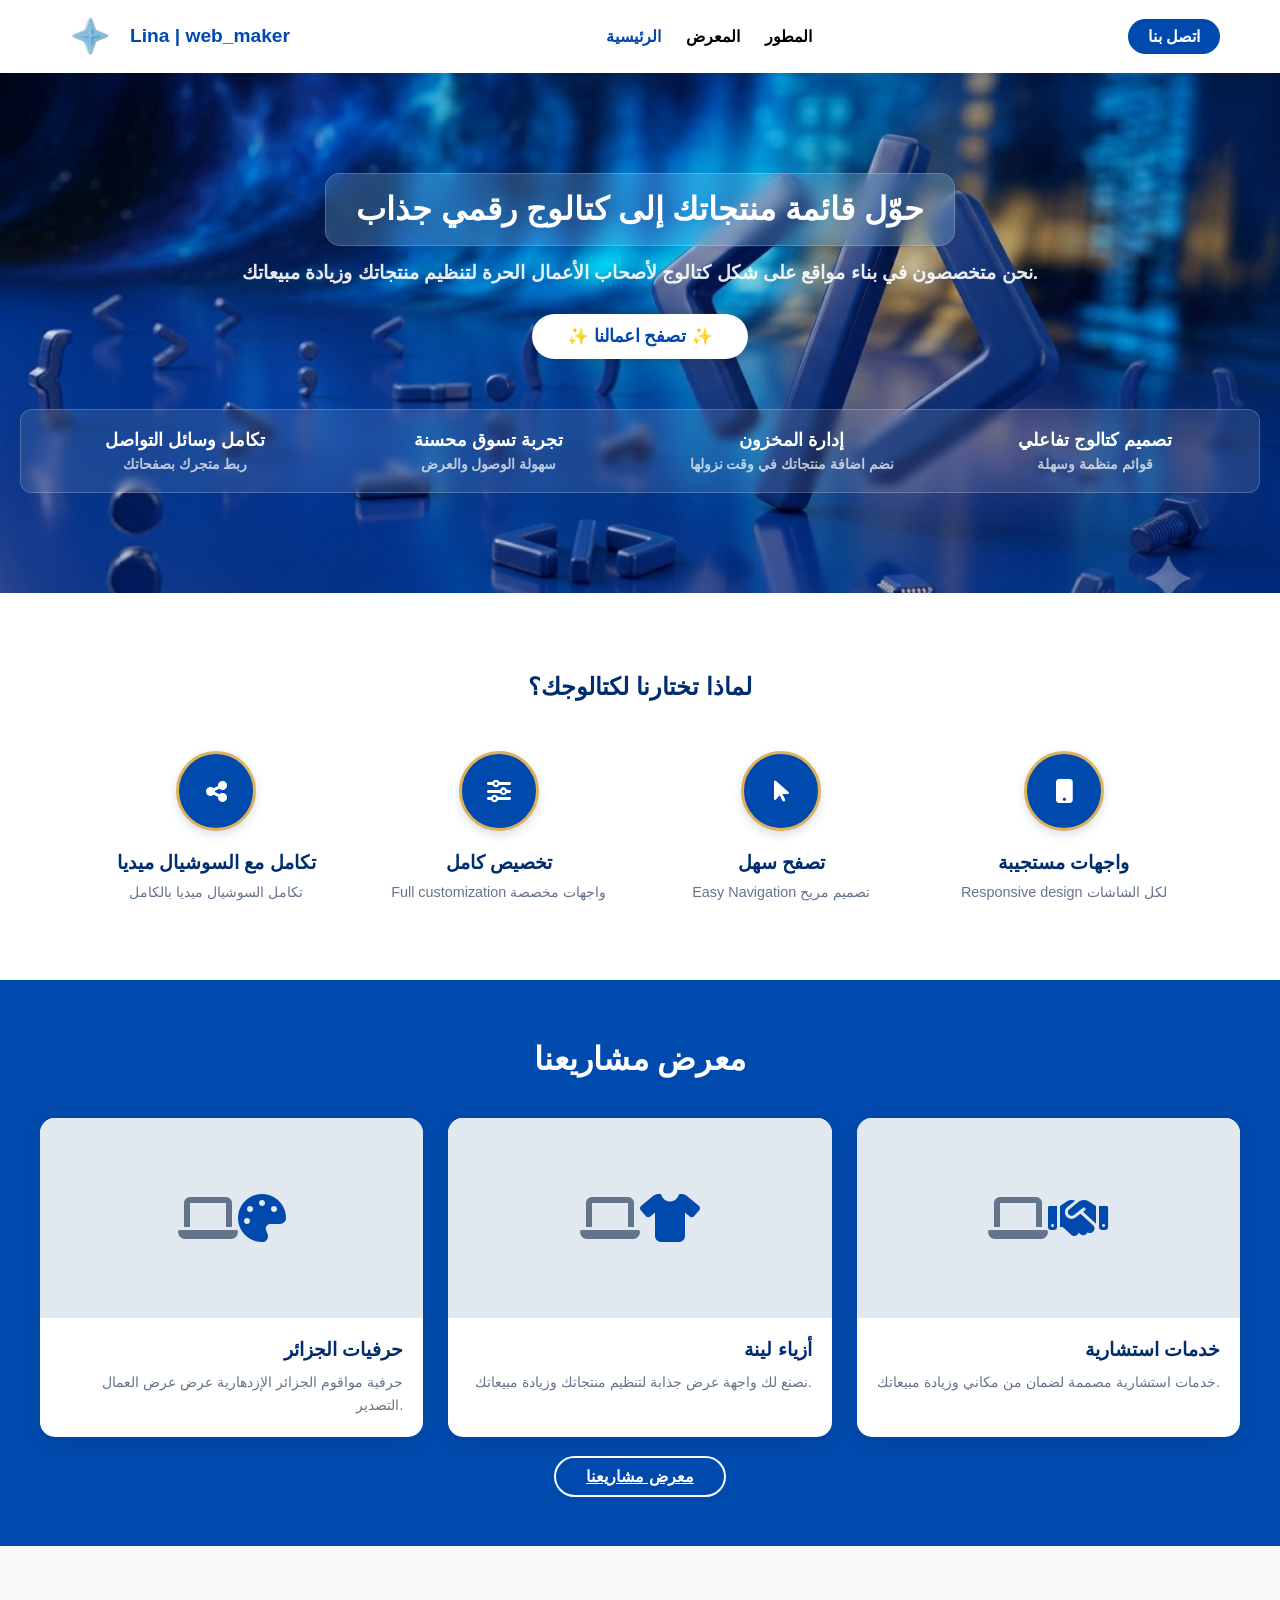
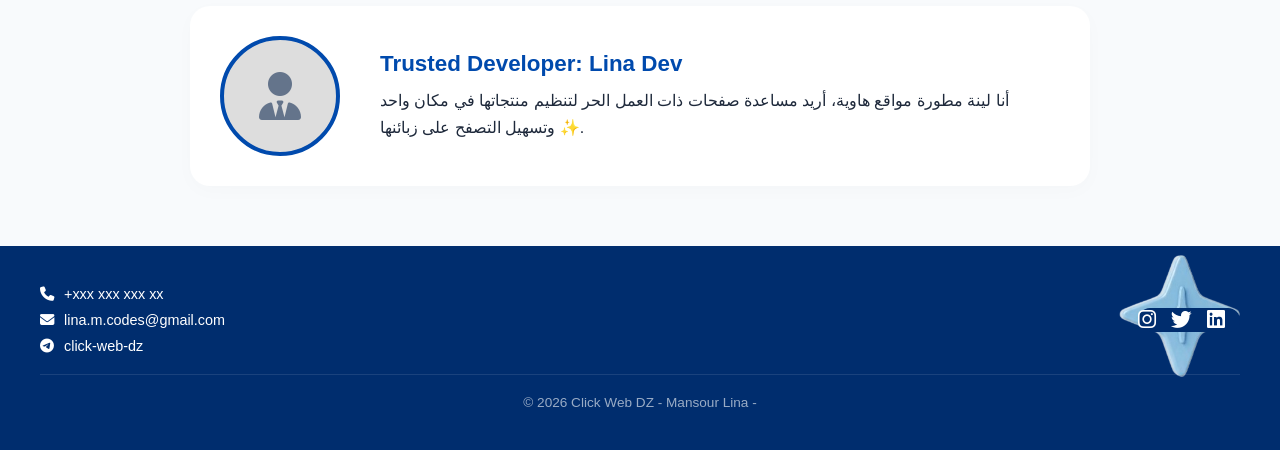
==== commit ba798846: "up" ====
--- a/index.html
+++ b/index.html
@@ -11,7 +11,7 @@
     <nav>
         <div class="nav-container">
             <div class="logo">
-                <img src="images/logo.png" >
+                <img src="images/logo.jpg" >
                 <span> Lina | web_maker</span>
   
             </div>
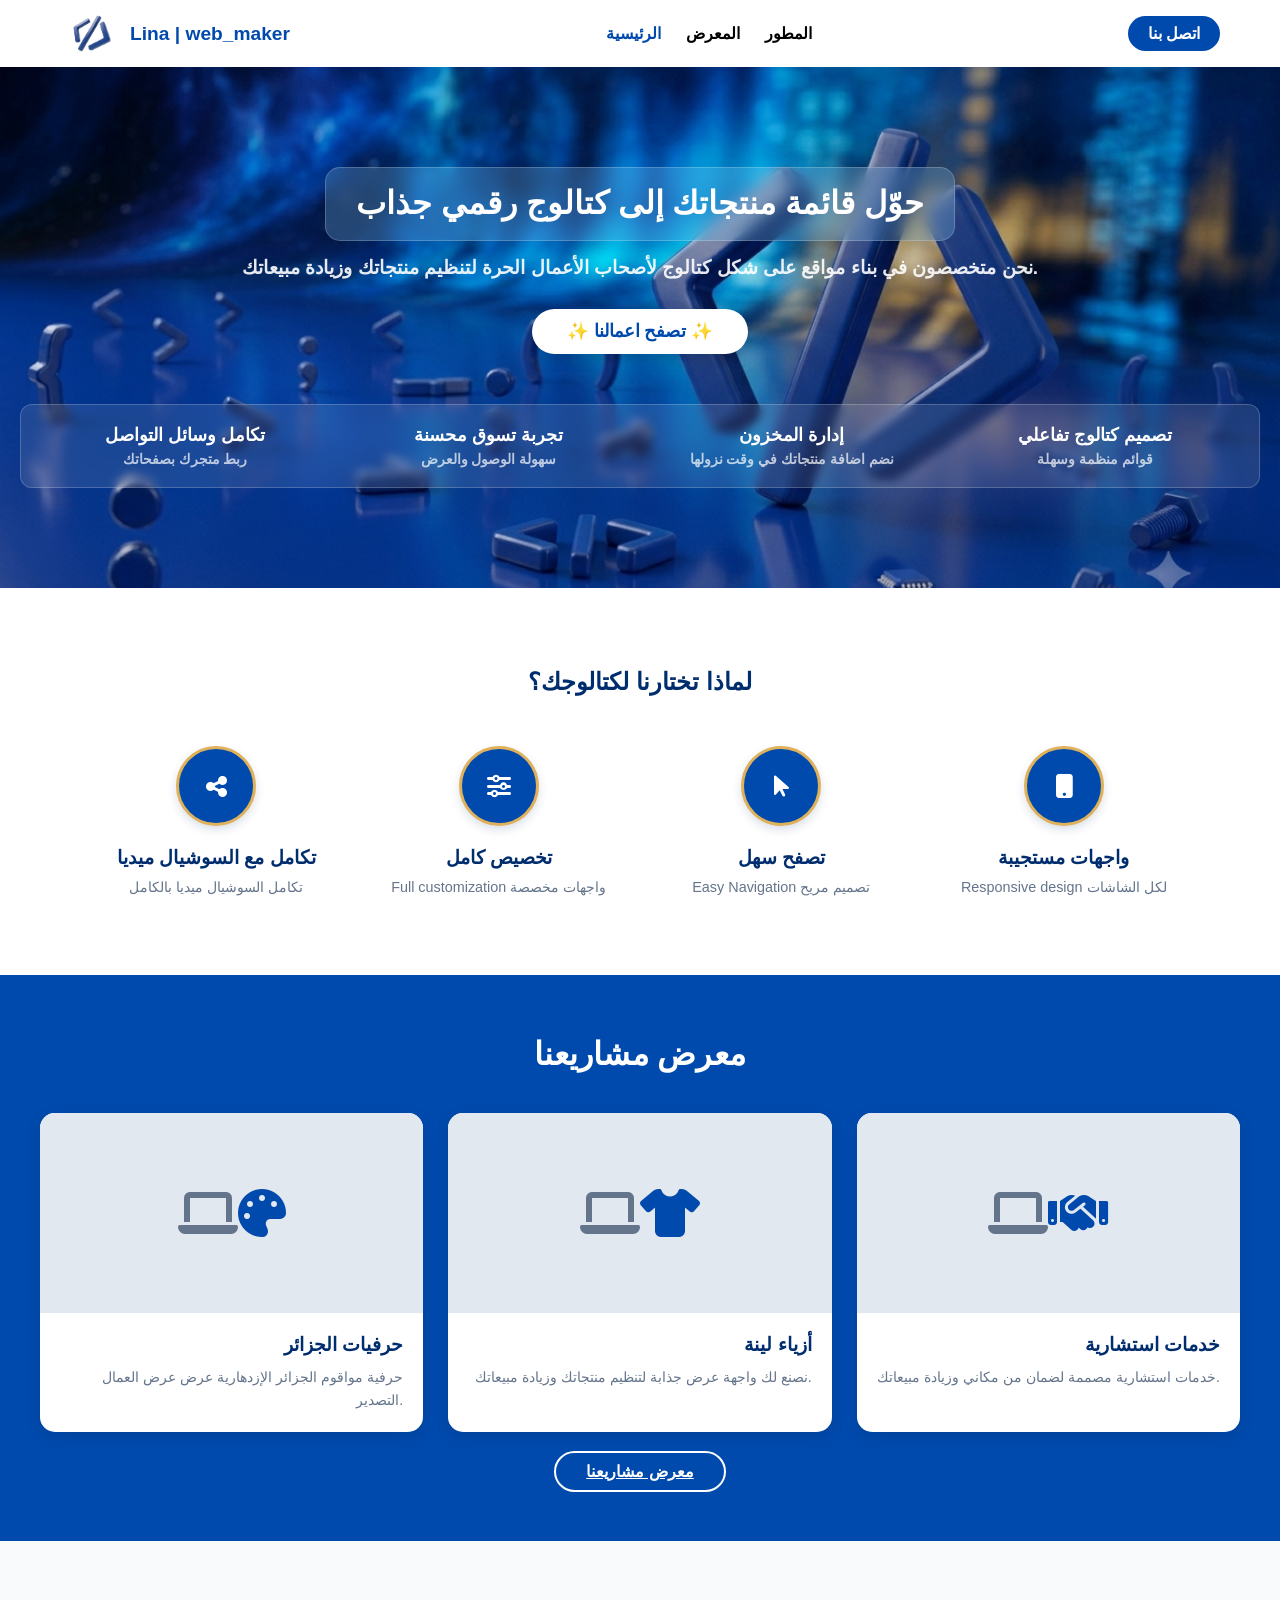
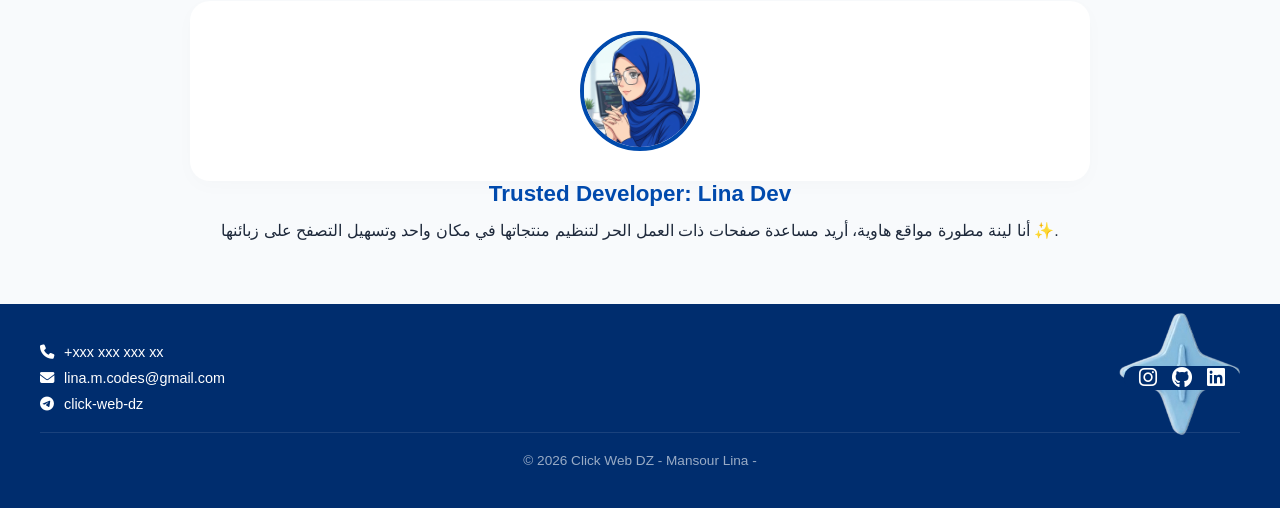
==== commit b2360eb2: "up" ====
--- a/index.html
+++ b/index.html
@@ -11,7 +11,7 @@
     <nav>
         <div class="nav-container">
             <div class="logo">
-                <img src="images/logo.jpg" >
+                <img src="images/logo.png" >
                 <span> Lina | web_maker</span>
   
             </div>
@@ -112,8 +112,8 @@
 
     <section id="dev" class="about-section">
         <div class="about-container">
-            <div class="profile-img">
-                <i class="fa-solid fa-user-tie"></i>
+      <img src="images/pict.png" alt="Lina Profile" class="profile-img">
+
             </div>
             <div class="about-text">
                 <h3>Trusted Developer: Lina Dev</h3>
@@ -130,8 +130,9 @@
                 <a href="https://t.me/Linalight100" target="_blank"><i class="fa-brands fa-telegram"></i> click-web-dz</a>
             </div>
             <div style="background-color: #002d6e; border-radius: 15px; " class="footer-socials" >
-                <a href="https://www.instagram.com/Your_Username"م><i class="fa-brands fa-instagram"></i></a>
-                <a href="#"><i class="fa-brands fa-twitter"></i></a>
+                <a ><i   style="color: #002d6e; width: 5px;" > </i>  </a> 
+                <a href="https://www.instagram.com/click_web_dz"><i class="fa-brands fa-instagram"></i></a>
+                <a href="https://github.com/LinaM-web"><i class="fa-brands fa-github"></i></a>
                 <a href="#"><i class="fa-brands fa-linkedin"></i></a>
                 <a ><i   style="color: #002d6e; width: 5px;" > </i>  </a> 
 
--- a/style.css
+++ b/style.css
@@ -321,6 +321,8 @@
             background: var(--white);
             padding: 30px;
             border-radius: 20px;
+            flex-direction: column;
+            text-align: center;
             box-shadow: 0 5px 20px rgba(0,0,0,0.02);
         }
 
@@ -342,11 +344,13 @@
             color: var(--primary-blue);
             font-size: 1.4rem;
             margin-bottom: 10px;
+                        text-align: center;
         }
 
         .about-text p {
             color: var(--text-dark);
             line-height: 1.7;
+                        text-align: center;
         }
 
         /* الفوتر (Footer) */
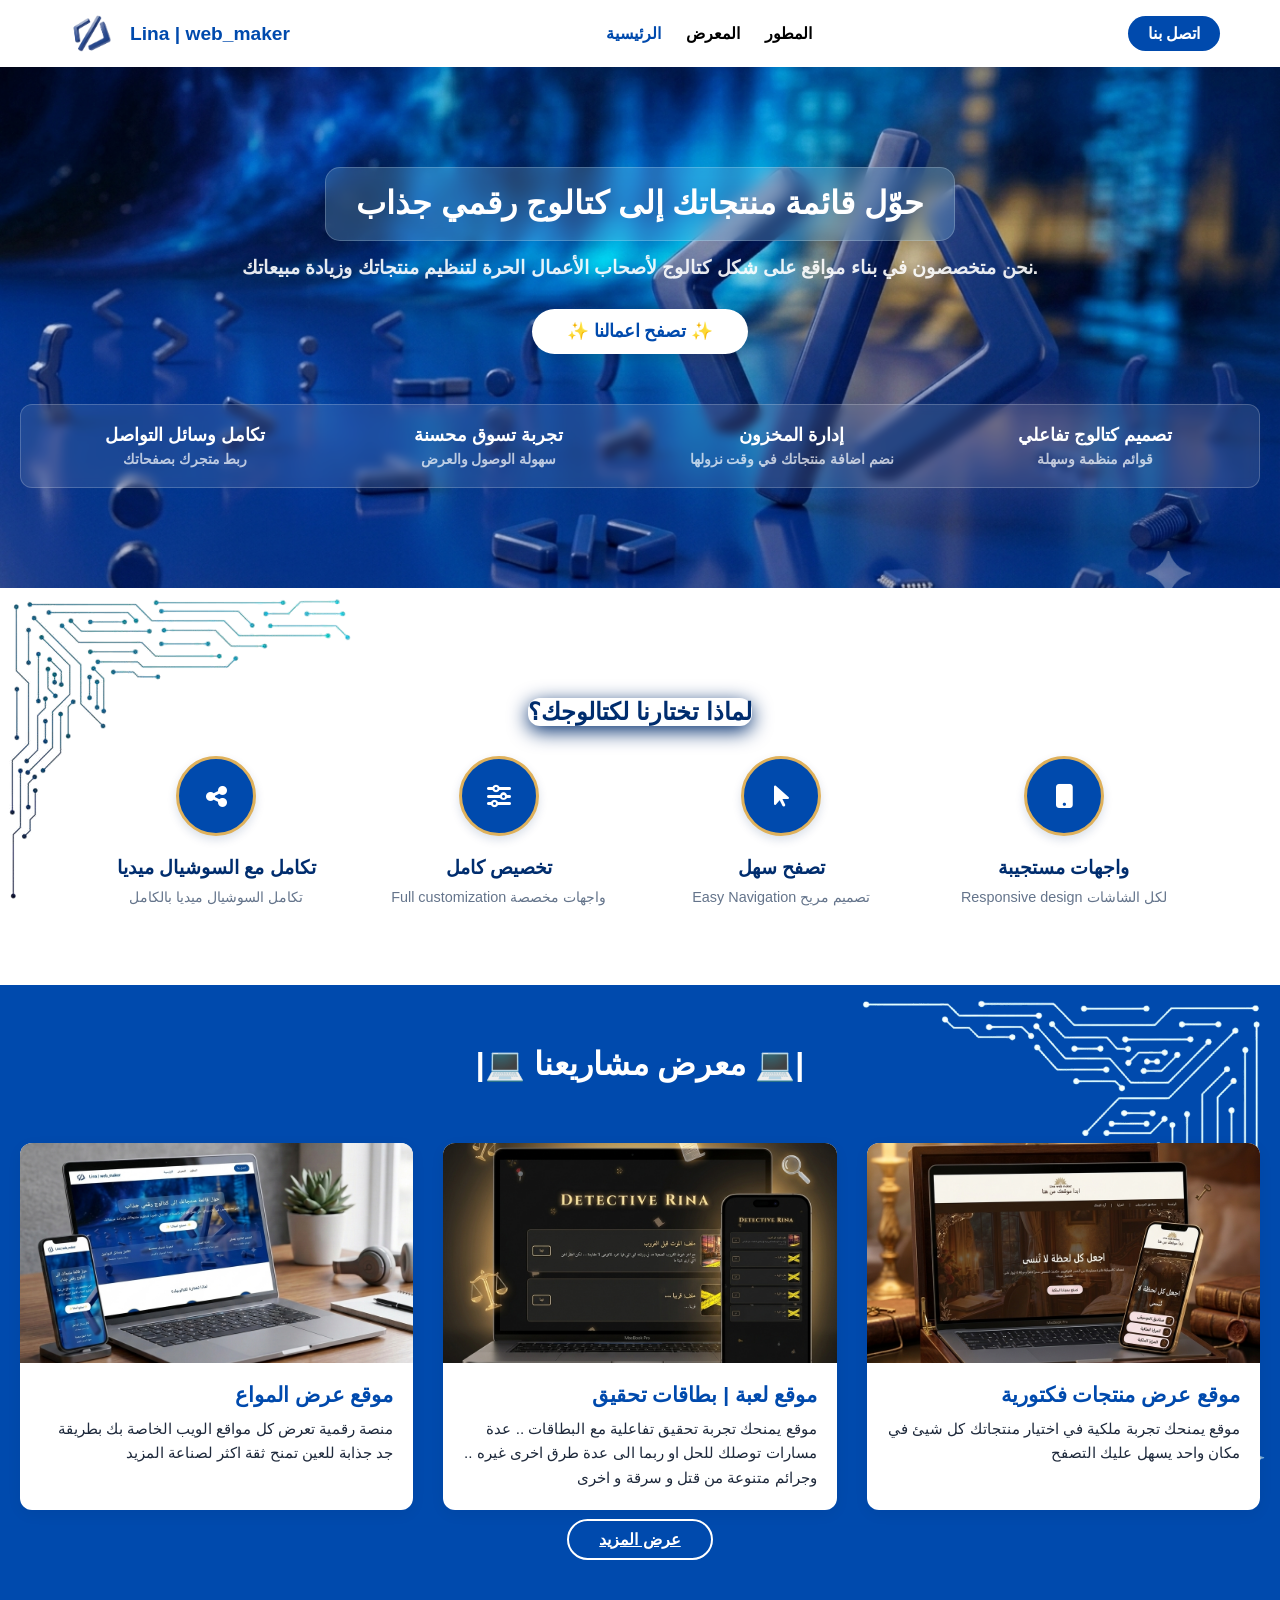
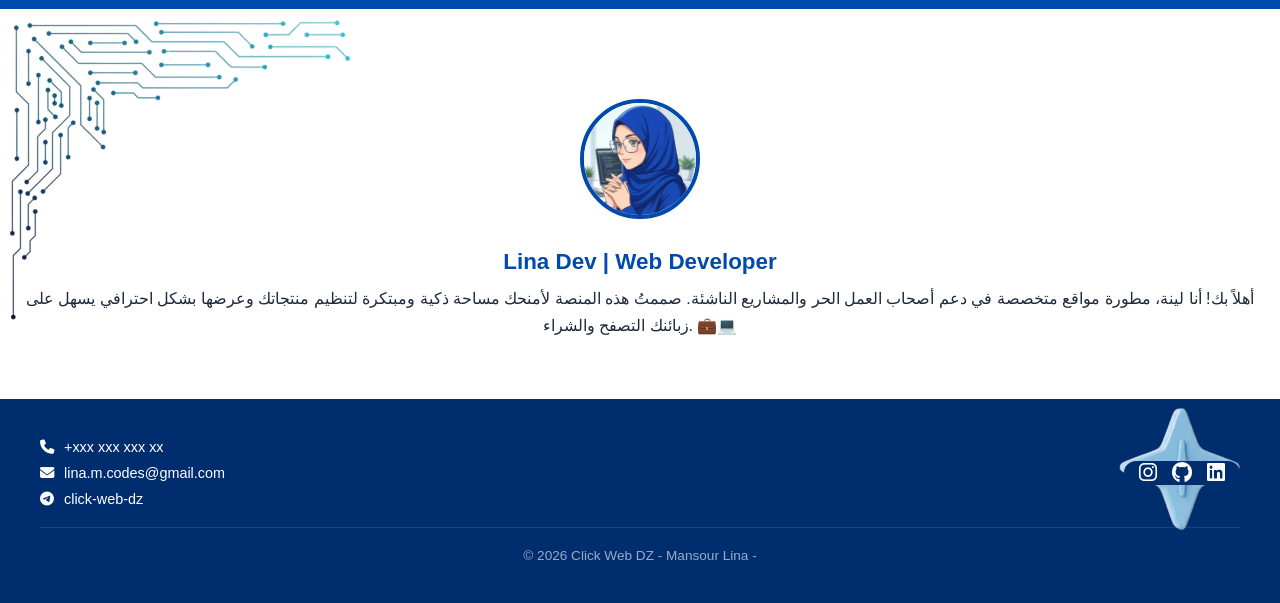
==== commit 63e33b4b: "up" ====
--- a/index.html
+++ b/index.html
@@ -80,33 +80,41 @@
 
 
 
-    <section id="see"  class="projects">
-        <h2  class="section-title">معرض مشاريعنا</h2>
-        <div class="projects-grid">
-            <div class="project-card">
-                <div class="project-img"><i class="fa-solid fa-palette" style="font-size: 3rem; color: #004aad;"></i></div>
-                <div class="project-info">
-                    <h3>حرفيات الجزائر</h3>
-                    <p>حرفية مواقوم الجزائر الإزدهارية عرض عرض العمال التصدير.</p>
-                </div>
-            </div>
-            <div class="project-card">
-                <div class="project-img"><i class="fa-solid fa-shirt" style="font-size: 3rem; color: #004aad;"></i></div>
-                <div class="project-info">
-                    <h3>أزياء لينة</h3>
-                    <p>نصنع لك واجهة عرض جذابة لتنظيم منتجاتك وزيادة مبيعاتك.</p>
-                </div>
-            </div>
-            <div class="project-card">
-                <div class="project-img"><i class="fa-solid fa-handshake" style="font-size: 3rem; color: #004aad;"></i></div>
-                <div class="project-info">
-                    <h3>خدمات استشارية</h3>
-                    <p>خدمات استشارية مصممة لضمان من مكاني وزيادة مبيعاتك.</p>
-                </div>
+<section id="see" class="projects">
+    <h2 class="section-title"> |💻 معرض مشاريعنا 💻| </h2>
+    
+    <div class="projects-grid">
+        
+
+        <div class="project-card">
+            <img src="images/web1.png" class="project-img">
+            <div class="project-info">
+                <h3> موقع عرض المواع </h3>
+                <p> منصة رقمية تعرض كل مواقع الويب الخاصة بك بطريقة جد جذابة للعين تمنح ثقة اكثر لصناعة المزيد </p>
             </div>
         </div>
-         <a href="Page2.html"  target="_self" class="more-btn">معرض مشاريعنا</a>
-    </section>
+
+        <div class="project-card">
+            <img src="images/web2.png" class="project-img">
+            <div class="project-info">
+                <h3> موقع لعبة | بطاقات تحقيق  </h3>
+                <p> موقع يمنحك تجربة تحقيق تفاعلية مع البطاقات .. عدة مسارات توصلك للحل او ربما الى عدة طرق اخرى غيره .. وجرائم متنوعة من قتل و سرقة و اخرى  </p>
+            </div>
+        </div>
+
+        <div class="project-card">
+            <img src="images/web3.png" class="project-img">
+            <div class="project-info">
+                <h3> موقع عرض منتجات فكتورية </h3>
+                <p> موقع يمنحك تجربة ملكية في اختيار منتجاتك كل شيئ في مكان واحد يسهل عليك التصفح  </p>
+            </div>
+        </div>
+
+    </div>
+
+    <!-- زر عرض المزيد -->
+    <a href="Page2.html" target="_self" class="more-btn">عرض المزيد</a>
+</section>
 
     
 
@@ -116,9 +124,8 @@
 
             </div>
             <div class="about-text">
-                <h3>Trusted Developer: Lina Dev</h3>
-                <p>أنا لينة مطورة مواقع هاوية، أريد مساعدة صفحات ذات العمل الحر لتنظيم منتجاتها في مكان واحد وتسهيل التصفح على زبائنها ✨.</p>
-            </div>
+                <h3>Lina Dev | Web Developer</h3>
+                <p> أهلاً بك! أنا لينة، مطورة مواقع متخصصة في دعم أصحاب العمل الحر والمشاريع الناشئة. صممتُ هذه المنصة لأمنحك مساحة ذكية ومبتكرة لتنظيم منتجاتك وعرضها بشكل احترافي يسهل على زبائنك التصفح والشراء. 💼💻 </p>
         </div>
     </section>
 
--- a/style.css
+++ b/style.css
@@ -167,12 +167,40 @@
             margin-bottom: 0;
         }
 
+
+        .why-us {
+          background-image: url(images/d.png);
+          background-repeat: no-repeat;
+        }
+
+
+        
+        .why-us h2 {
+           box-shadow: 0 5px 20px ;
+           max-width: 300px;
+           border-radius: 12px;
+           text-align: center;
+           /* 1. السطر السحري لتوسيط العناصر التي تملك عرضاً محدداً */
+    margin: 30px auto !important; 
+    
+    /* 2. إجبار العنصر على التصرف ككتلة مستقلة ليقبل التوسيط بالمارجن */
+    display: block !important;    
+    
+    /* 3. تحديد العرض بدقة بناءً على حجم النص حتى لا يتمدد على كامل الشاشة */
+    width: max-content !important; 
+
+        }
+
+
         /* قسم معرض المشاريع */
         .projects {
             background-color: var(--primary-blue);
             color: var(--white);
             padding: 60px 20px;
             text-align: center;
+            background-image: url(images/d1.png);
+            background-repeat: no-repeat;
+            background-position: top right;
         }
 
         .section-title {
@@ -181,63 +209,47 @@
             margin-bottom: 40px;
         }
 
-        .projects-grid {
-            max-width: 1200px;
-            margin: 0 auto 30px auto;
-            display: grid;
-            grid-template-columns: repeat(auto-fit, minmax(300px, 1fr));
-            gap: 25px;
-        }
-
-        .project-card {
-            background-color: var(--white);
-            color: var(--text-dark);
-            border-radius: 15px;
-            overflow: hidden;
-            box-shadow: 0 5px 15px rgba(0,0,0,0.1);
-            transition: transform 0.3s;
-        }
-
-        .project-card:hover {
-            transform: translateY(-5px);
-        }
-
-        .project-img {
-            width: 100%;
-            height: 200px;
-            background-color: #e2e8f0;
-            display: flex;
-            align-items: center;
-            justify-content: center;
-            color: var(--text-light);
-            font-size: 3rem;
-            position: relative;
-        }
-
-        /* محاكاة شكل الموقع داخل الكارد */
-        .project-img::before {
-            content: "\f109";
-            font-family: "Font Awesome 5 Free";
-            font-weight: 900;
-        }
-
-        .project-info {
-            padding: 20px;
-            text-align: right;
-        }
-
-        .project-info h3 {
-            font-size: 1.2rem;
-            margin-bottom: 10px;
-            color: var(--dark-blue);
-        }
-
-        .project-info p {
-            font-size: 0.9rem;
-            color: var(--text-light);
-            line-height: 1.6;
-        }
-
+ /* تنسيق الشبكة لتوزيع البطاقات بشكل متجاوب */
+.projects-grid {
+    display: grid;
+    grid-template-columns: repeat(auto-fit, minmax(300px, 1fr));
+    gap: 30px;
+    padding: 20px 0;
+}
+
+/* بطاقة المشروع */
+.project-card {
+    background-color: #ffffff;
+    border-radius: 12px;
+    overflow: hidden;
+    box-shadow: 0 4px 15px rgba(0, 0, 0, 0.05);
+}
+
+/* تنسيق الصور السحري لمنع تمددها أو تشوهها */
+.project-img {
+    width: 100%;
+    height: 220px;       /* يمكنكِ تغيير الارتفاع المناسب لكِ */
+    object-fit: cover;   /* يقص الصورة بذكاء لملء المساحة بالتساوي */
+    display: block;
+}
+
+/* نصوص البطاقة */
+.project-info {
+    padding: 20px;
+    text-align: right;   /* محاذاة النص لليمين ليناسب اللغة العربية */
+}
+
+.project-info h3 {
+    color: var(--primary-blue);
+    margin-bottom: 10px;
+    font-size: 1.3rem;
+}
+
+.project-info p {
+    color: var(--text-dark);
+    line-height: 1.6;
+    font-size: 0.95rem;
+}
         .more-btn {
             background-color: transparent;
             color: var(--white);
@@ -308,12 +320,14 @@
 
         /* قسم عن المطورة (About Lina) */
         .about-section {
-            background-color: var(--light-bg);
+            background-color: white;
+            background-image: url(images/d.png);
+            background-repeat: no-repeat;
             padding: 60px 20px;
         }
 
         .about-container {
-            max-width: 900px;
+            max-width: 200px;
             margin: 0 auto;
             display: flex;
             align-items: center;
@@ -323,7 +337,8 @@
             border-radius: 20px;
             flex-direction: column;
             text-align: center;
-            box-shadow: 0 5px 20px rgba(0,0,0,0.02);
+
+            background-color: rgba(255, 255, 255, 0.45);;
         }
 
         .profile-img {
